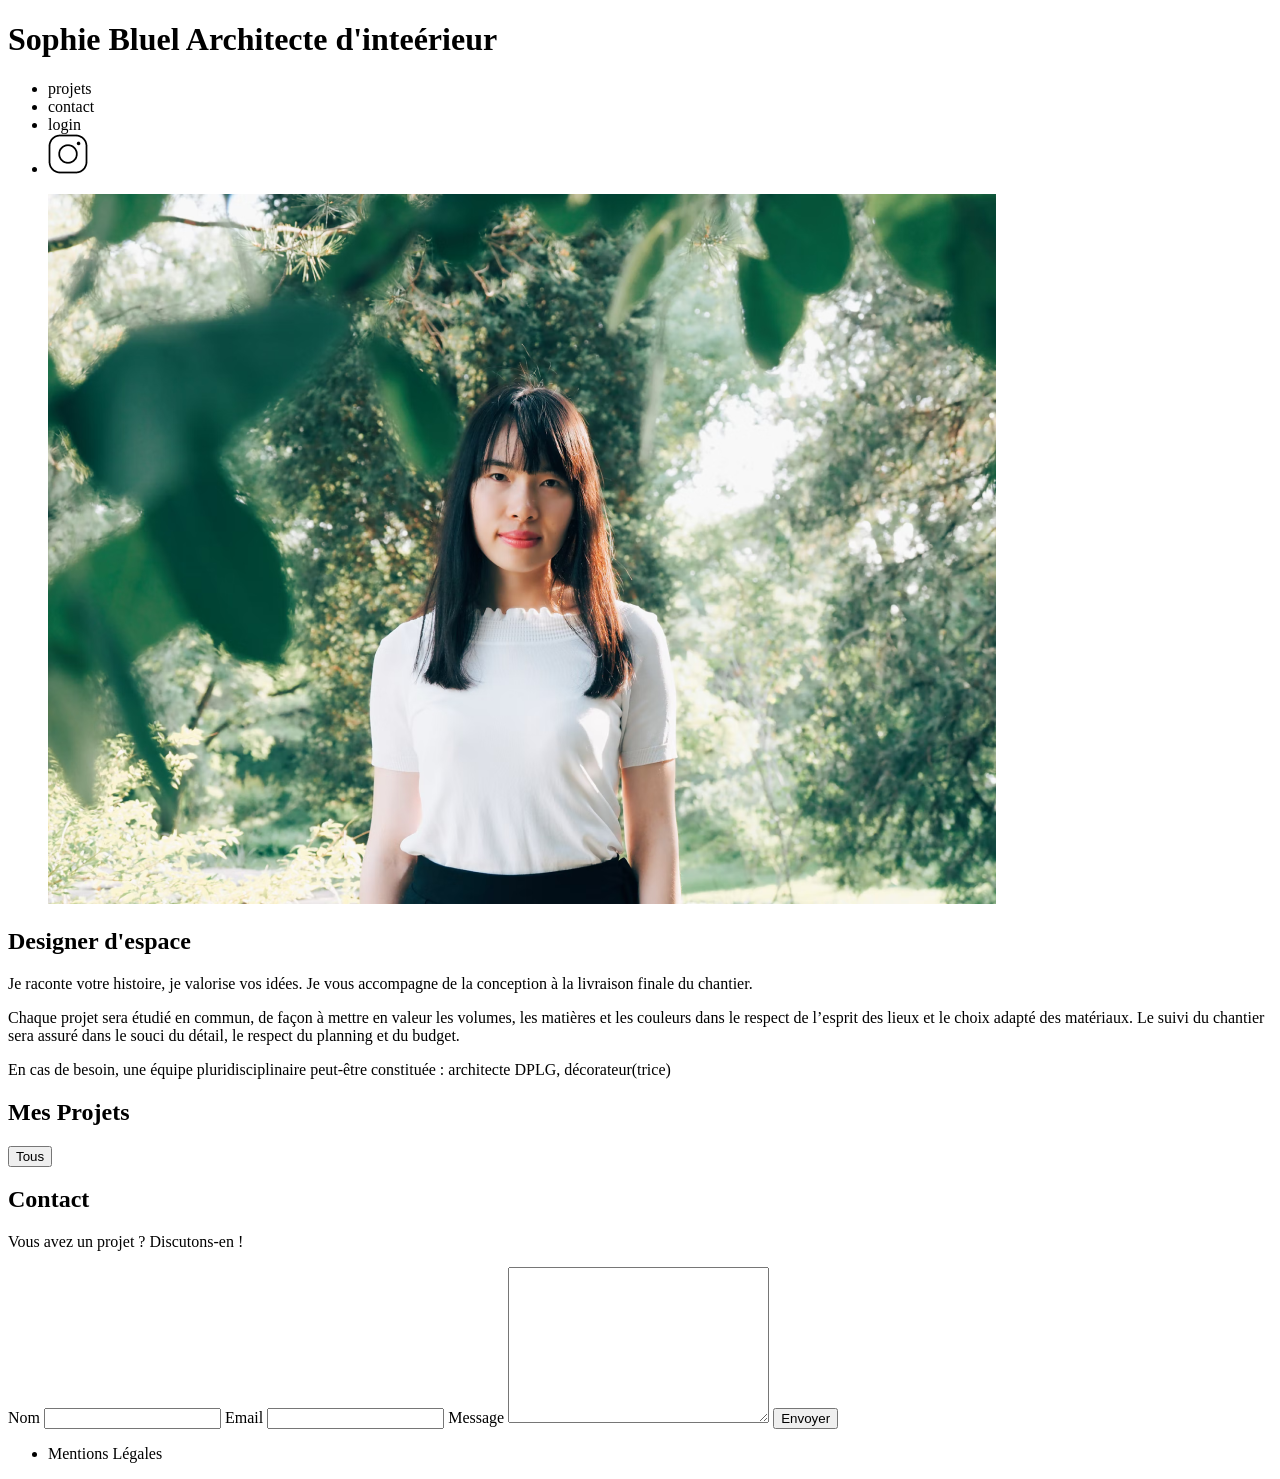
==== FrontEnd/index.html @ 4f9ea707 "Fetch and filter works from API v1 ok" ====
<!DOCTYPE html>
<html lang="fr">
<head>
	<meta charset="UTF-8">
	<title>Sophie Bluel - Architecte d'intérieur</title>
	<meta name="viewport" content="width=device-width, initial-scale=1.0">
	<link rel="preconnect" href="https://fonts.googleapis.com">
	<link rel="preconnect" href="https://fonts.gstatic.com" crossorigin>
	<link href="https://fonts.googleapis.com/css2?family=Syne:wght@700;800&family=Work+Sans&display=swap" rel="stylesheet">
	<meta name="description" content="">
	<link rel="stylesheet" href="./assets/style.css">
	<script src="script.js"></script>
</head>
<body>
<header>
	<h1>Sophie Bluel <span>Architecte d'inteérieur</span></h1>
	<nav>
		<ul>
			<li>projets</li>
			<li>contact</li>
			<li>login</li>
			<li><img src="./assets/icons/instagram.png" alt="Instagram"></li>
		</ul>
	</nav>
</header>
<main>
	<section id="introduction">
		<figure>
			<img src="./assets/images/sophie-bluel.png" alt="">
		</figure>
		<article>
			<h2>Designer d'espace</h2>
			<p>Je raconte votre histoire, je valorise vos idées. Je vous accompagne de la conception à la livraison finale du chantier.</p>
			<p>Chaque projet sera étudié en commun, de façon à mettre en valeur les volumes, les matières et les couleurs dans le respect de l’esprit des lieux et le choix adapté des matériaux. Le suivi du chantier sera assuré dans le souci du détail, le respect du planning et du budget.</p>
			<p>En cas de besoin, une équipe pluridisciplinaire peut-être constituée : architecte DPLG, décorateur(trice)</p>
		</article>
	</section>
	<section id="portfolio">
		<h2>Mes Projets</h2>
		<div class="filters">
			<button class="btnFilter" value="All">Tous</button>
		</div>
		<div class="gallery">
			<figure>
				<img src="assets/images/abajour-tahina.png" alt="Abajour Tahina">
				<figcaption>Abajour Tahina</figcaption>
			</figure>
			<figure>
				<img src="assets/images/appartement-paris-v.png" alt="Appartement Paris V">
				<figcaption>Appartement Paris V</figcaption>
			</figure>
			<figure>
				<img src="assets/images/restaurant-sushisen-londres.png" alt="Restaurant Sushisen - Londres">
				<figcaption>Restaurant Sushisen - Londres</figcaption>
			</figure>
			<figure>
				<img src="assets/images/la-balisiere.png" alt="Villa “La Balisiere” - Port Louis">
				<figcaption>Villa “La Balisiere” - Port Louis</figcaption>
			</figure>
			<figure>
				<img src="assets/images/structures-thermopolis.png" alt="Structures Thermopolis">
				<figcaption>Structures Thermopolis</figcaption>
			</figure>
			<figure>
				<img src="assets/images/appartement-paris-x.png" alt="Appartement Paris X">
				<figcaption>Appartement Paris X</figcaption>
			</figure>
			<figure>
				<img src="assets/images/le-coteau-cassis.png" alt="Pavillon “Le coteau” - Cassis">
				<figcaption>Pavillon “Le coteau” - Cassis</figcaption>
			</figure>
			<figure>
				<img src="assets/images/villa-ferneze.png" alt="Villa Ferneze - Isola d’Elba">
				<figcaption>Villa Ferneze - Isola d’Elba</figcaption>
			</figure>
			<figure>
				<img src="assets/images/appartement-paris-xviii.png" alt="Appartement Paris XVIII">
				<figcaption>Appartement Paris XVIII</figcaption>
			</figure>
			<figure>
				<img src="assets/images/bar-lullaby-paris.png" alt="Bar “Lullaby” - Paris">
				<figcaption>Bar “Lullaby” - Paris</figcaption>
			</figure>
			<figure>
				<img src="assets/images/hotel-first-arte-new-delhi.png" alt="Hotel First Arte - New Delhi">
				<figcaption>Hotel First Arte - New Delhi</figcaption>
			</figure>
		</div>
	</section>
	<section id="contact">
		<h2>Contact</h2>
		<p>Vous avez un projet ? Discutons-en !</p>
		<form action="#" method="post">
			<label for="name">Nom</label>
			<input type="text" name="name" id="name">
			<label for="email">Email</label>
			<input type="email" name="email" id="email">
			<label for="message">Message</label>
			<textarea name="message" id="message" cols="30" rows="10"></textarea>
			<input type="submit" value="Envoyer">
		</form>
	</section>
</main>

<footer>
	<nav>
		<ul>
			<li>Mentions Légales</li>
		</ul>
	</nav>
</footer>
</body>
</html>
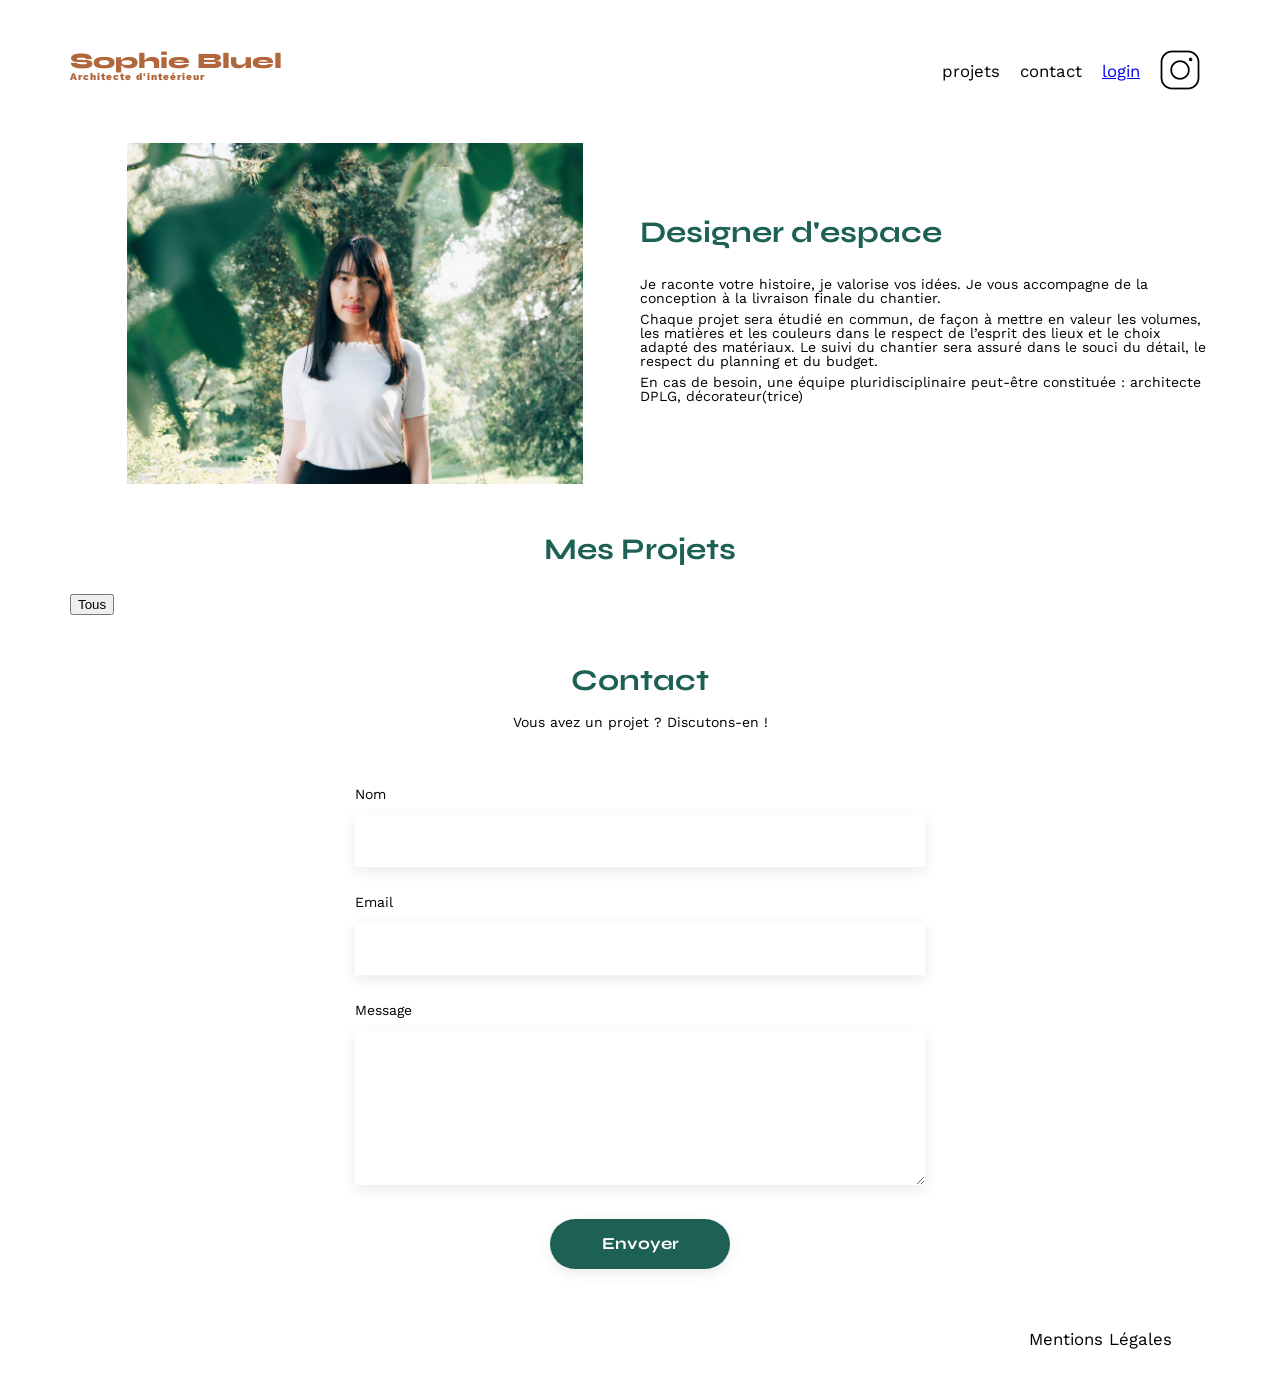
==== commit afe434a6: "Fixed bug filter works" ====
--- a/FrontEnd/index.html
+++ b/FrontEnd/index.html
@@ -18,7 +18,7 @@
 		<ul>
 			<li>projets</li>
 			<li>contact</li>
-			<li>login</li>
+			<li><a href="login.html">login</a></li>
 			<li><img src="./assets/icons/instagram.png" alt="Instagram"></li>
 		</ul>
 	</nav>
--- a/FrontEnd/assets/style.css
+++ b/FrontEnd/assets/style.css
@@ -0,0 +1,193 @@
+/* http://meyerweb.com/eric/tools/css/reset/
+   v2.0 | 20110126
+   License: none (public domain)
+*/
+
+html, body, div, span, applet, object, iframe,
+h1, h2, h3, h4, h5, h6, p, blockquote, pre,
+a, abbr, acronym, address, big, cite, code,
+del, dfn, em, img, ins, kbd, q, s, samp,
+small, strike, strong, sub, sup, tt, var,
+b, u, i, center,
+dl, dt, dd, ol, ul, li,
+fieldset, form, label, legend,
+table, caption, tbody, tfoot, thead, tr, th, td,
+article, aside, canvas, details, embed,
+figure, figcaption, footer, header, hgroup,
+menu, nav, output, ruby, section, summary,
+time, mark, audio, video {
+	margin: 0;
+	padding: 0;
+	border: 0;
+	font-size: 100%;
+	font: inherit;
+	vertical-align: baseline;
+}
+/* HTML5 display-role reset for older browsers */
+article, aside, details, figcaption, figure,
+footer, header, hgroup, menu, nav, section {
+	display: block;
+}
+body {
+	line-height: 1;
+}
+ol, ul {
+	list-style: none;
+}
+blockquote, q {
+	quotes: none;
+}
+blockquote:before, blockquote:after,
+q:before, q:after {
+	content: '';
+	content: none;
+}
+table {
+	border-collapse: collapse;
+	border-spacing: 0;
+}
+/** end reset css**/
+body {
+	max-width: 1140px;
+	margin:auto;
+	font-family: 'Work Sans' ;
+	font-size: 14px;
+}
+header {
+	display: flex;
+	justify-content: space-between;
+	margin: 50px 0
+}
+section {
+	margin: 50px 0
+}
+
+h1{
+	display: flex;
+	flex-direction: column;
+	font-family: 'Syne';
+	font-size: 22px;
+	font-weight: 800;
+	color: #B1663C
+}
+
+h1 > span {
+	font-family: 'Work Sans';
+	font-size:10px;
+	letter-spacing: 0.1em;
+;
+}
+
+h2{
+	font-family: 'Syne';
+	font-weight: 700;
+	font-size: 30px;
+	color: #1D6154
+}
+nav ul {
+	display: flex;
+	align-items: center;
+	list-style-type: none;
+
+}
+nav li {
+	padding: 0 10px;
+	font-size: 1.2em;
+}
+
+li:hover {
+	color: #B1663C;
+}
+#introduction {
+	display: flex;
+	align-items: center;
+}
+#introduction figure {
+	flex: 1
+}
+#introduction img {
+	display: block;
+	margin: auto;
+	width: 80%;
+}
+
+#introduction article {
+	flex: 1
+}
+#introduction h2 {
+	margin-bottom: 1em;
+}
+
+#introduction p {
+	margin-bottom: 0.5em;
+}
+#portfolio h2 {
+	text-align: center;
+	margin-bottom: 1em;
+}
+.gallery {
+	width: 100%;
+	display: grid;
+	grid-template-columns: 1fr 1fr 1fr;
+	grid-column-gap: 20px;
+	grid-row-gap: 20px;
+}
+
+.gallery img {
+	width: 100%;
+
+}
+#contact, #login {
+	width: 50%;
+margin: auto;
+}
+
+#login {
+	height: 80vh;
+	margin-top: 15%;
+}
+#contact > *, #login > * {
+	text-align: center;
+
+}
+#contact h2, #login h2 {
+	margin-bottom: 20px;
+}
+#contact form, form {
+	text-align: left;
+	margin-top:30px;
+	display: flex;
+	flex-direction: column;
+}
+
+#contact input, form input {
+	height: 50px;
+	font-size: 1.2em;
+	border: none;
+	box-shadow: 0px 4px 14px rgba(0, 0, 0, 0.09);
+}
+#contact label, form label {
+	margin: 2em 0 1em 0;
+}
+#contact textarea,	form textarea {
+	border: none;
+	box-shadow: 0px 4px 14px rgba(0, 0, 0, 0.09);
+}
+
+input[type="submit"]{
+	font-family: 'Syne';
+	font-weight: 700;
+	color: white;
+	background-color: #1D6154;
+	margin : 2em auto ;
+	width: 180px;
+	text-align: center;
+	border-radius: 60px ;
+}
+
+footer nav ul {
+	display: flex;
+	justify-content: flex-end;
+	margin: 2em
+}
+
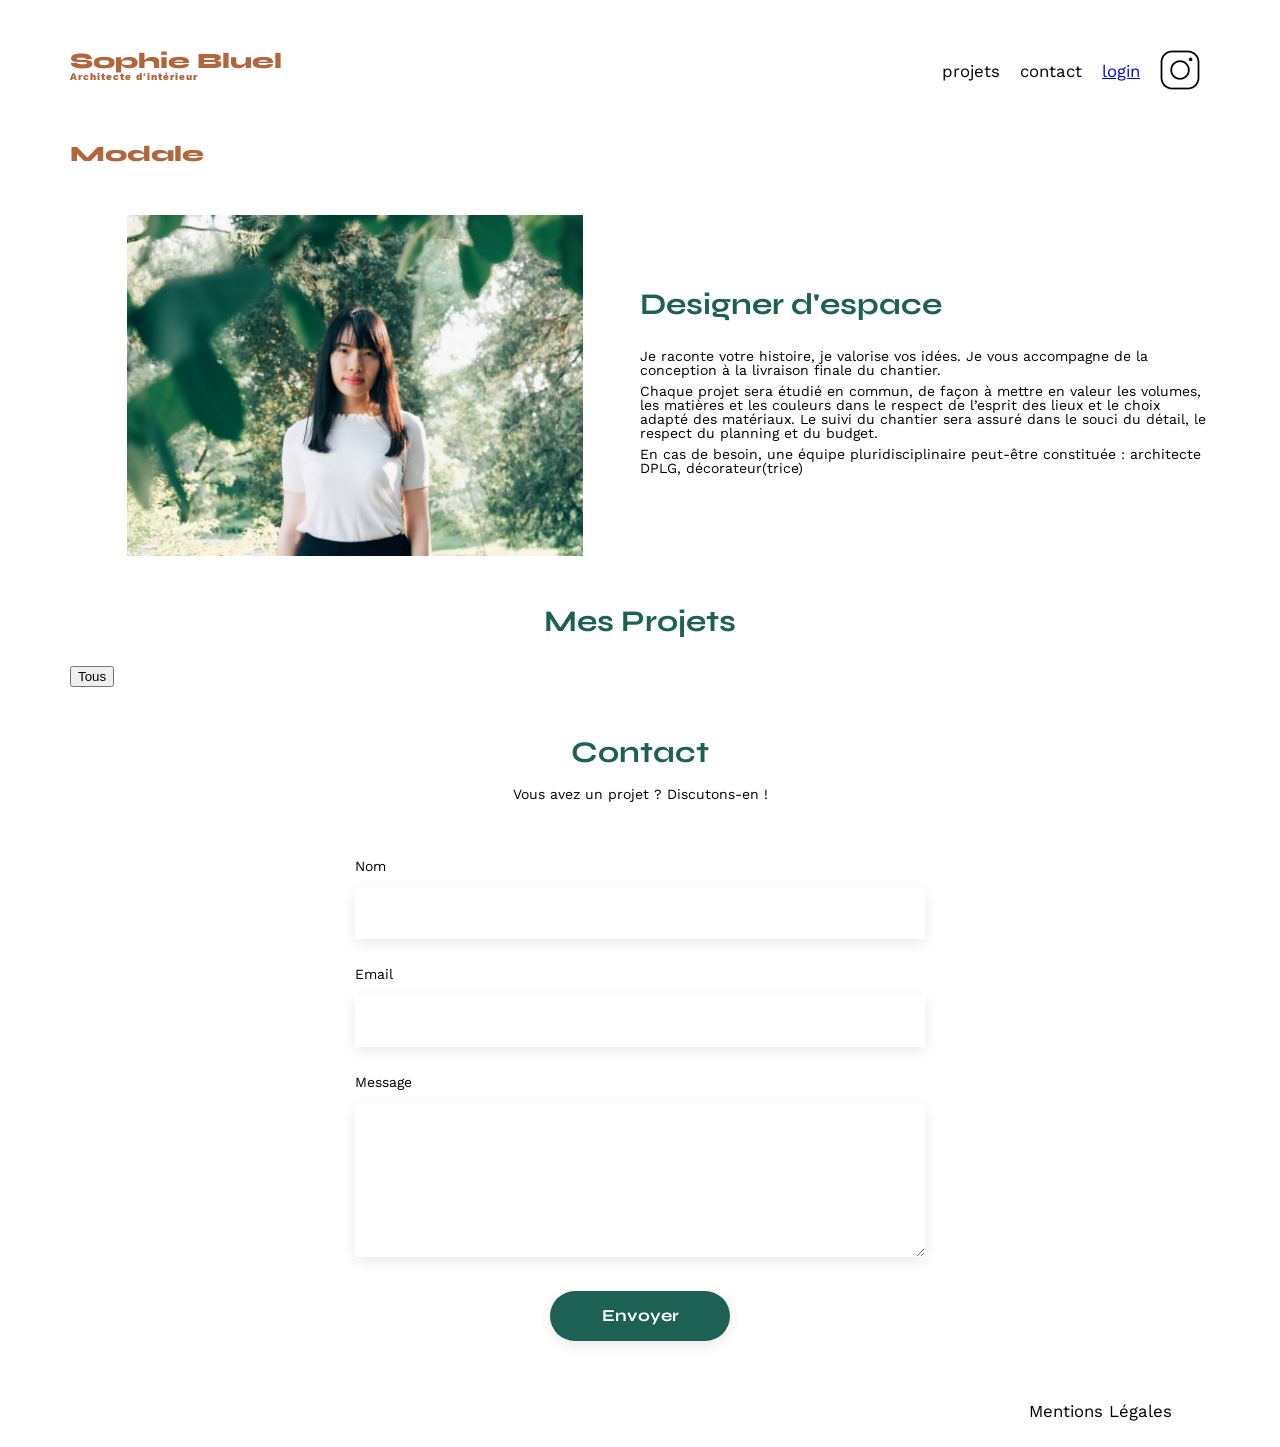
==== commit a843511a: "Login check for admin mode on index" ====
--- a/FrontEnd/index.html
+++ b/FrontEnd/index.html
@@ -9,11 +9,16 @@
 	<link href="https://fonts.googleapis.com/css2?family=Syne:wght@700;800&family=Work+Sans&display=swap" rel="stylesheet">
 	<meta name="description" content="">
 	<link rel="stylesheet" href="./assets/style.css">
-	<script src="script.js"></script>
+	<link rel="stylesheet" href="https://cdnjs.cloudflare.com/ajax/libs/font-awesome/6.4.0/css/all.min.css" integrity="sha512-iecdLmaskl7CVkqkXNQ/ZH/XLlvWZOJyj7Yy7tcenmpD1ypASozpmT/E0iPtmFIB46ZmdtAc9eNBvH0H/ZpiBw==" crossorigin="anonymous" referrerpolicy="no-referrer" />
 </head>
 <body>
 <header>
-	<h1>Sophie Bluel <span>Architecte d'inteérieur</span></h1>
+	<div class="admin_header">
+		<i class="fa-regular fa-pen-to-square"></i>
+		<p>Mode édition</p>
+		<button>publier les changements</button>
+	</div>
+	<h1>Sophie Bluel <span>Architecte d'intérieur</span></h1>
 	<nav>
 		<ul>
 			<li>projets</li>
@@ -24,6 +29,9 @@
 	</nav>
 </header>
 <main>
+	<aside id="modal" aria-hidden="true" hidden>
+		<h1>Modale</h1>
+	</aside>
 	<section id="introduction">
 		<figure>
 			<img src="./assets/images/sophie-bluel.png" alt="">
@@ -37,6 +45,7 @@
 	</section>
 	<section id="portfolio">
 		<h2>Mes Projets</h2>
+		<button class="btnModify"><i class="fa-regular fa-pen-to-square"></i>modifier</button>
 		<div class="filters">
 			<button class="btnFilter" value="All">Tous</button>
 		</div>
@@ -109,5 +118,6 @@
 		</ul>
 	</nav>
 </footer>
+<script src="script.js"></script>
 </body>
 </html>
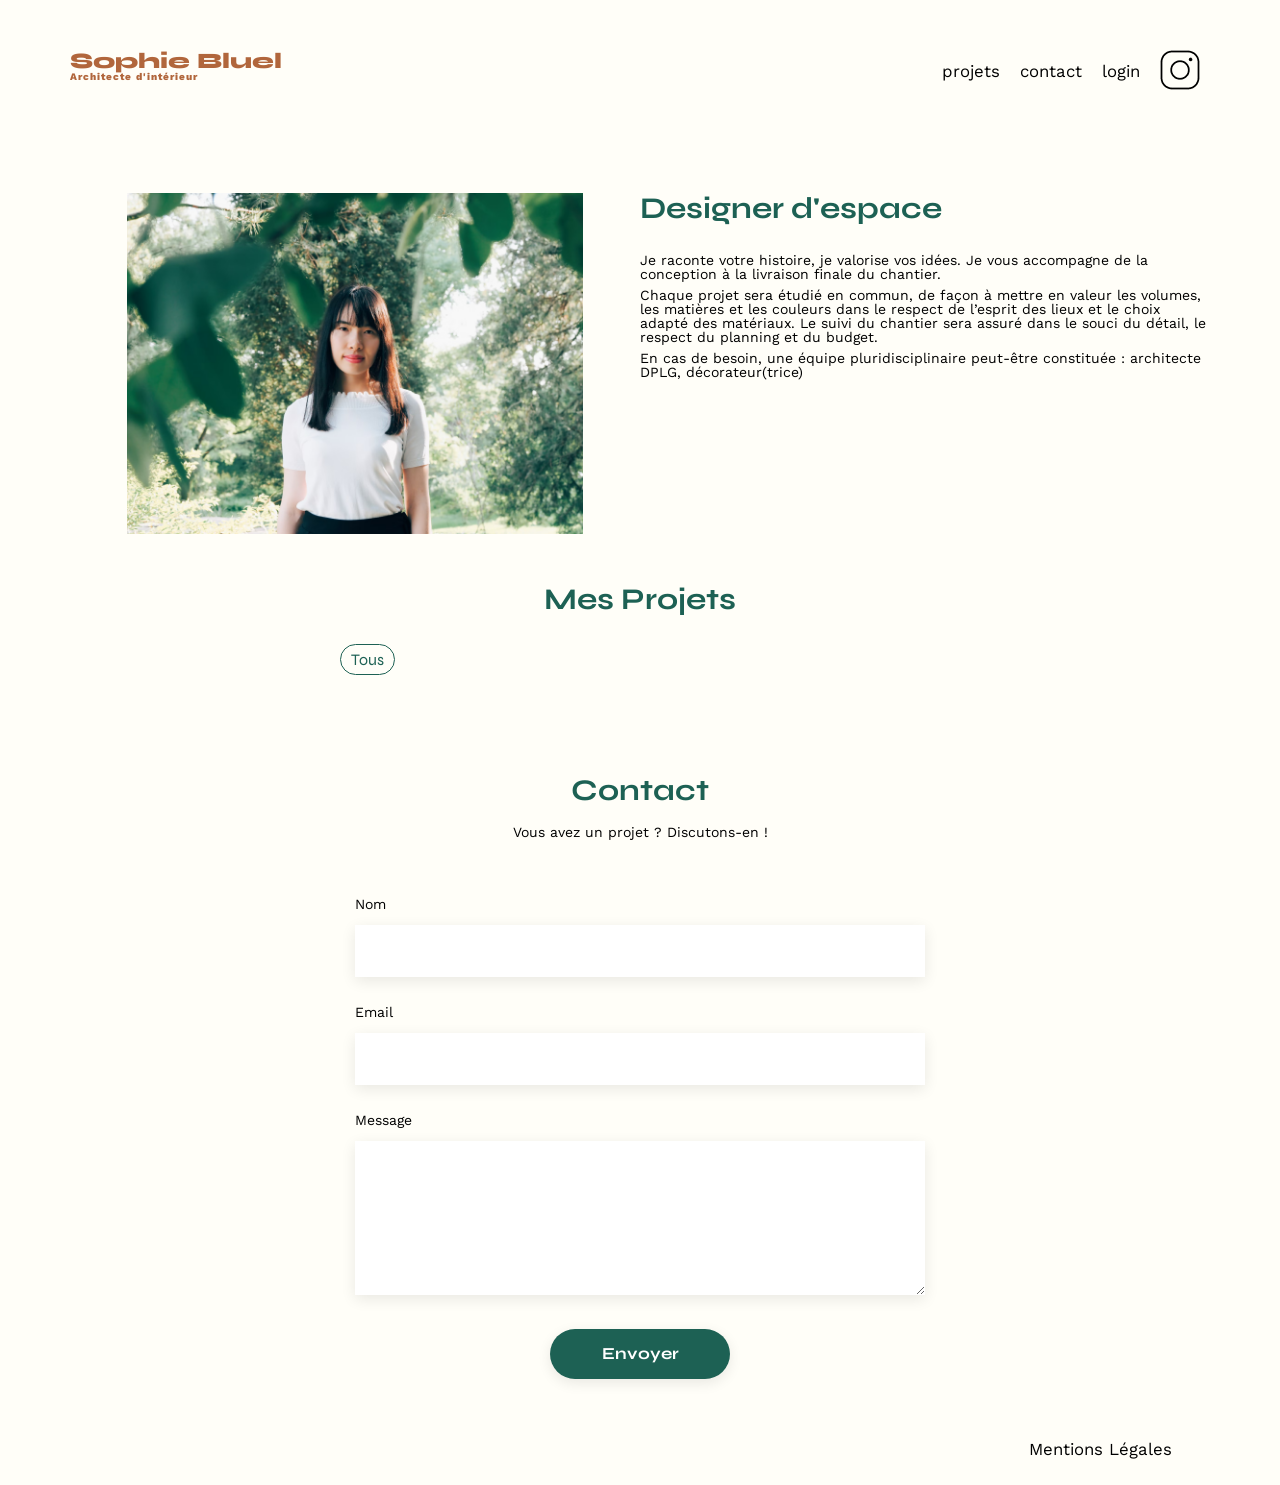
==== commit 8e56894a: "Admin mode css and modal modify css ok, fixing delete item" ====
--- a/FrontEnd/index.html
+++ b/FrontEnd/index.html
@@ -18,20 +18,19 @@
 		<p>Mode édition</p>
 		<button>publier les changements</button>
 	</div>
+	<div class="user_header">
 	<h1>Sophie Bluel <span>Architecte d'intérieur</span></h1>
 	<nav>
 		<ul>
 			<li>projets</li>
 			<li>contact</li>
-			<li><a href="login.html">login</a></li>
+			<li id="log_gestion"><a href="login.html">login</a></li>
 			<li><img src="./assets/icons/instagram.png" alt="Instagram"></li>
 		</ul>
 	</nav>
+	</div>
 </header>
 <main>
-	<aside id="modal" aria-hidden="true" hidden>
-		<h1>Modale</h1>
-	</aside>
 	<section id="introduction">
 		<figure>
 			<img src="./assets/images/sophie-bluel.png" alt="">
@@ -45,7 +44,7 @@
 	</section>
 	<section id="portfolio">
 		<h2>Mes Projets</h2>
-		<button class="btnModify"><i class="fa-regular fa-pen-to-square"></i>modifier</button>
+		<button class="btnModify" onclick="openModal()"><i class="fa-regular fa-pen-to-square"></i> modifier</button>
 		<div class="filters">
 			<button class="btnFilter" value="All">Tous</button>
 		</div>
@@ -118,6 +117,18 @@
 		</ul>
 	</nav>
 </footer>
+<div class="overlay" onclick="closeModal()"></div>
+<div class="modal">
+	<div class="modal__close" onclick="closeModal()">
+		<i class="fa-solid fa-xmark fa-xl"></i>
+	</div>
+	<h1>Galerie photo</h1>
+	<div class="modal__body"></div>
+	<div class="modal__footer">
+		<input type="submit" value="Ajouter une photo">
+		<a href="#">Supprimer la galerie</a>
+	</div>
+</div>
 <script src="script.js"></script>
 </body>
 </html>
--- a/FrontEnd/assets/style.css
+++ b/FrontEnd/assets/style.css
@@ -34,6 +34,11 @@
 ol, ul {
 	list-style: none;
 }
+
+a {
+	text-decoration: none;
+	color: inherit;
+}
 blockquote, q {
 	quotes: none;
 }
@@ -52,11 +57,43 @@
 	margin:auto;
 	font-family: 'Work Sans' ;
 	font-size: 14px;
-}
+	font-weight: 400;
+	background-color: #fffef8;
+}
+
 header {
 	display: flex;
+	flex-direction: row;
+}
+.user_header {
+	display: flex;
 	justify-content: space-between;
-	margin: 50px 0
+	width: 100%;
+	margin: 50px 0;
+}
+
+.admin_header {
+	display: none;
+	flex-direction: row;
+	justify-content: space-between;
+	align-items: center;
+	padding: 10px 35%;
+	background-color: black;
+	color: white;
+	font-size: 16px;
+	font-weight: 400;
+}
+
+.admin_header button {
+	background-color: white;
+	color: black;
+	font-weight: bold;
+	border: none;
+	height: 38px;
+	border: 0;
+	border-radius: 20px;
+	font-family:'Work Sans';
+	padding: 0 15px;
 }
 section {
 	margin: 50px 0
@@ -100,7 +137,7 @@
 }
 #introduction {
 	display: flex;
-	align-items: center;
+	alig-items: center;
 }
 #introduction figure {
 	flex: 1
@@ -125,6 +162,45 @@
 	text-align: center;
 	margin-bottom: 1em;
 }
+
+.btnModify {
+	position: relative;
+	left: 62%;
+	bottom: 53px;
+	background-color: #fffef8;
+	border: none;
+	font-family: 'Work Sans';
+	cursor: pointer;
+}
+
+.btnModify i {
+	width: 20px;
+}
+
+.filters {
+	display: flex;
+	flex-direction: row;
+	justify-content: space-between;
+	width: 600px;
+	margin: 0 auto;
+	padding-bottom: 50px;
+}
+
+.filters button {
+	background-color: #fffef8;
+	color: #1D6154;
+	font-family: 'Syne';
+	font-size: 16px;
+	border: 1px solid #1D6154;
+	border-radius: 20px;
+	padding : 5px 10px;
+	cursor: pointer;
+}
+
+.filters button:focus {
+	background-color: #1D6154;
+	color: #fffef8;
+}
 .gallery {
 	width: 100%;
 	display: grid;
@@ -145,6 +221,11 @@
 #login {
 	height: 80vh;
 	margin-top: 15%;
+	text-align: center;
+}
+
+#login a {
+	text-decoration: underline;
 }
 #contact > *, #login > * {
 	text-align: center;
@@ -183,6 +264,7 @@
 	width: 180px;
 	text-align: center;
 	border-radius: 60px ;
+	border: 0;
 }
 
 footer nav ul {
@@ -191,3 +273,83 @@
 	margin: 2em
 }
 
+.overlay {
+	display: none;
+	position: fixed;
+	top: 0;
+	left: 0;
+	width: 100%;
+	height: 100%;
+	background-color: rgba(0, 0, 0, 0.5);
+}
+
+.modal {
+	display: none;
+	position: fixed;
+	top: 50%;
+	left: 50%;
+	transform: translate(-50%, -50%);
+	width: 630px;
+	height: 750px;
+	background-color: #ffffff;
+	border-radius: 10px;
+	padding: 20px;
+}
+
+.modal__close {
+	position: absolute;
+	top: 24px;
+	right: 24px;
+	cursor: pointer;
+}
+
+.modal h1 {
+	font-family: inherit;
+	font-size: 26px;
+	font-weight: lighter;
+	color: black;
+	text-align: center;
+	padding-top: 40px;
+}
+
+.modal__body {
+	display: flex;
+	flex-wrap: wrap;
+	padding: 50px 100px;
+	column-gap: 10px;
+	row-gap: 50px;
+}
+
+.modal__figure {
+	height: 120px;
+	width: 90px;
+}
+
+.modal__figure > img {
+	height: 100%;
+	width: 100%;
+}
+
+.modal__figure > i {
+	position: relative;
+	left: 80%;
+	bottom: 95%;
+	cursor: pointer;
+}
+
+.modal__footer {
+	position: absolute;
+	bottom: 0;
+	left: 0;
+	width: 100%;
+	display: flex;
+	flex-direction: column;
+	align-items: center;
+	padding-bottom: 30px;
+}
+
+.modal__footer a {
+	font-family: "Syne";
+	font-weight: lighter;
+	color: red;
+}
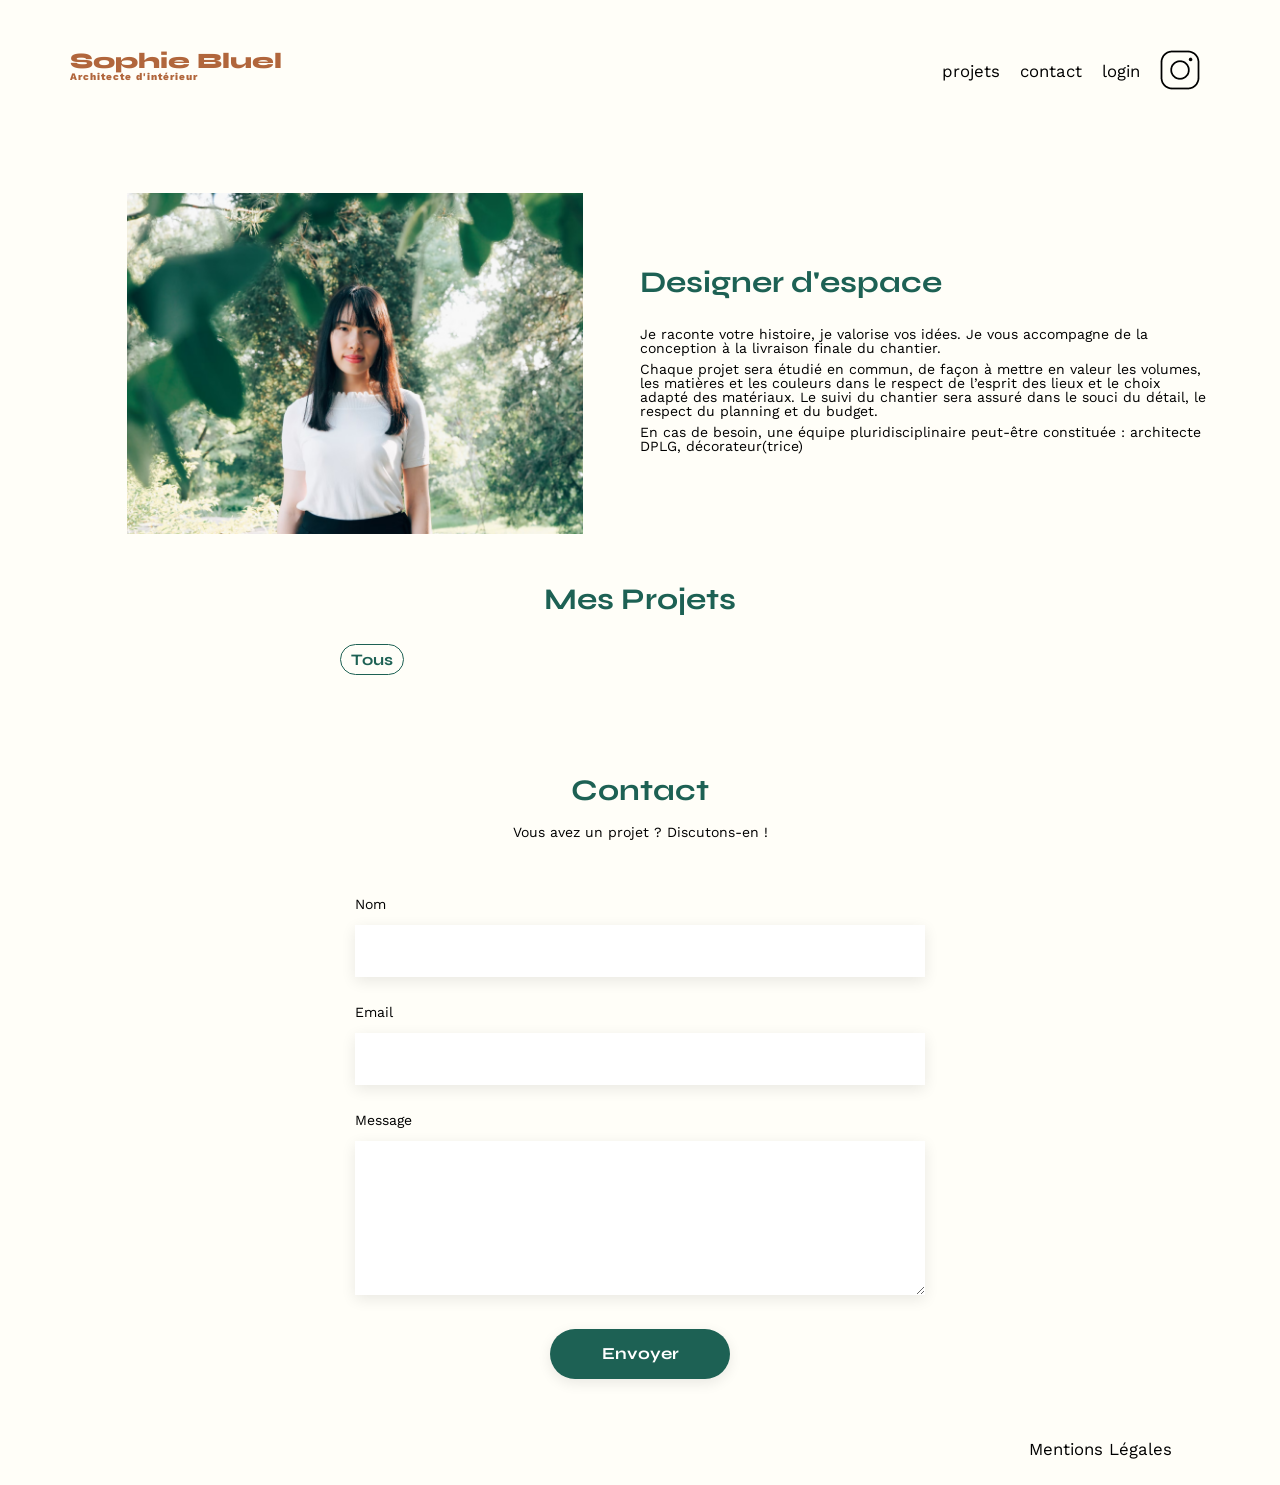
==== commit d4600e15: "Modal add photo constrcuted + fetch ok" ====
--- a/FrontEnd/index.html
+++ b/FrontEnd/index.html
@@ -1,134 +1,215 @@
 <!DOCTYPE html>
 <html lang="fr">
-<head>
-	<meta charset="UTF-8">
-	<title>Sophie Bluel - Architecte d'intérieur</title>
-	<meta name="viewport" content="width=device-width, initial-scale=1.0">
-	<link rel="preconnect" href="https://fonts.googleapis.com">
-	<link rel="preconnect" href="https://fonts.gstatic.com" crossorigin>
-	<link href="https://fonts.googleapis.com/css2?family=Syne:wght@700;800&family=Work+Sans&display=swap" rel="stylesheet">
-	<meta name="description" content="">
-	<link rel="stylesheet" href="./assets/style.css">
-	<link rel="stylesheet" href="https://cdnjs.cloudflare.com/ajax/libs/font-awesome/6.4.0/css/all.min.css" integrity="sha512-iecdLmaskl7CVkqkXNQ/ZH/XLlvWZOJyj7Yy7tcenmpD1ypASozpmT/E0iPtmFIB46ZmdtAc9eNBvH0H/ZpiBw==" crossorigin="anonymous" referrerpolicy="no-referrer" />
-</head>
-<body>
-<header>
-	<div class="admin_header">
-		<i class="fa-regular fa-pen-to-square"></i>
-		<p>Mode édition</p>
-		<button>publier les changements</button>
-	</div>
-	<div class="user_header">
-	<h1>Sophie Bluel <span>Architecte d'intérieur</span></h1>
-	<nav>
-		<ul>
-			<li>projets</li>
-			<li>contact</li>
-			<li id="log_gestion"><a href="login.html">login</a></li>
-			<li><img src="./assets/icons/instagram.png" alt="Instagram"></li>
-		</ul>
-	</nav>
-	</div>
-</header>
-<main>
-	<section id="introduction">
-		<figure>
-			<img src="./assets/images/sophie-bluel.png" alt="">
-		</figure>
-		<article>
-			<h2>Designer d'espace</h2>
-			<p>Je raconte votre histoire, je valorise vos idées. Je vous accompagne de la conception à la livraison finale du chantier.</p>
-			<p>Chaque projet sera étudié en commun, de façon à mettre en valeur les volumes, les matières et les couleurs dans le respect de l’esprit des lieux et le choix adapté des matériaux. Le suivi du chantier sera assuré dans le souci du détail, le respect du planning et du budget.</p>
-			<p>En cas de besoin, une équipe pluridisciplinaire peut-être constituée : architecte DPLG, décorateur(trice)</p>
-		</article>
-	</section>
-	<section id="portfolio">
-		<h2>Mes Projets</h2>
-		<button class="btnModify" onclick="openModal()"><i class="fa-regular fa-pen-to-square"></i> modifier</button>
-		<div class="filters">
-			<button class="btnFilter" value="All">Tous</button>
-		</div>
-		<div class="gallery">
-			<figure>
-				<img src="assets/images/abajour-tahina.png" alt="Abajour Tahina">
-				<figcaption>Abajour Tahina</figcaption>
-			</figure>
-			<figure>
-				<img src="assets/images/appartement-paris-v.png" alt="Appartement Paris V">
-				<figcaption>Appartement Paris V</figcaption>
-			</figure>
-			<figure>
-				<img src="assets/images/restaurant-sushisen-londres.png" alt="Restaurant Sushisen - Londres">
-				<figcaption>Restaurant Sushisen - Londres</figcaption>
-			</figure>
-			<figure>
-				<img src="assets/images/la-balisiere.png" alt="Villa “La Balisiere” - Port Louis">
-				<figcaption>Villa “La Balisiere” - Port Louis</figcaption>
-			</figure>
-			<figure>
-				<img src="assets/images/structures-thermopolis.png" alt="Structures Thermopolis">
-				<figcaption>Structures Thermopolis</figcaption>
-			</figure>
-			<figure>
-				<img src="assets/images/appartement-paris-x.png" alt="Appartement Paris X">
-				<figcaption>Appartement Paris X</figcaption>
-			</figure>
-			<figure>
-				<img src="assets/images/le-coteau-cassis.png" alt="Pavillon “Le coteau” - Cassis">
-				<figcaption>Pavillon “Le coteau” - Cassis</figcaption>
-			</figure>
-			<figure>
-				<img src="assets/images/villa-ferneze.png" alt="Villa Ferneze - Isola d’Elba">
-				<figcaption>Villa Ferneze - Isola d’Elba</figcaption>
-			</figure>
-			<figure>
-				<img src="assets/images/appartement-paris-xviii.png" alt="Appartement Paris XVIII">
-				<figcaption>Appartement Paris XVIII</figcaption>
-			</figure>
-			<figure>
-				<img src="assets/images/bar-lullaby-paris.png" alt="Bar “Lullaby” - Paris">
-				<figcaption>Bar “Lullaby” - Paris</figcaption>
-			</figure>
-			<figure>
-				<img src="assets/images/hotel-first-arte-new-delhi.png" alt="Hotel First Arte - New Delhi">
-				<figcaption>Hotel First Arte - New Delhi</figcaption>
-			</figure>
-		</div>
-	</section>
-	<section id="contact">
-		<h2>Contact</h2>
-		<p>Vous avez un projet ? Discutons-en !</p>
-		<form action="#" method="post">
-			<label for="name">Nom</label>
-			<input type="text" name="name" id="name">
-			<label for="email">Email</label>
-			<input type="email" name="email" id="email">
-			<label for="message">Message</label>
-			<textarea name="message" id="message" cols="30" rows="10"></textarea>
-			<input type="submit" value="Envoyer">
-		</form>
-	</section>
-</main>
+  <head>
+    <meta charset="UTF-8" />
+    <title>Sophie Bluel - Architecte d'intérieur</title>
+    <meta name="viewport" content="width=device-width, initial-scale=1.0" />
+    <link rel="preconnect" href="https://fonts.googleapis.com" />
+    <link rel="preconnect" href="https://fonts.gstatic.com" crossorigin />
+    <link
+      href="https://fonts.googleapis.com/css2?family=Syne:wght@400;700;800&family=Work+Sans&display=swap"
+      rel="stylesheet"
+    />
+    <meta name="description" content="" />
+    <link rel="stylesheet" href="./assets/style.css" />
+    <link
+      rel="stylesheet"
+      href="https://cdnjs.cloudflare.com/ajax/libs/font-awesome/6.4.0/css/all.min.css"
+      integrity="sha512-iecdLmaskl7CVkqkXNQ/ZH/XLlvWZOJyj7Yy7tcenmpD1ypASozpmT/E0iPtmFIB46ZmdtAc9eNBvH0H/ZpiBw=="
+      crossorigin="anonymous"
+      referrerpolicy="no-referrer"
+    />
+  </head>
+  <body>
+    <header>
+      <div class="admin_header">
+        <i class="fa-regular fa-pen-to-square"></i>
+        <p>Mode édition</p>
+        <button>publier les changements</button>
+      </div>
+      <div class="user_header">
+        <h1>Sophie Bluel <span>Architecte d'intérieur</span></h1>
+        <nav>
+          <ul>
+            <li>projets</li>
+            <li>contact</li>
+            <li id="log_gestion"><a href="login.html">login</a></li>
+            <li><img src="./assets/icons/instagram.png" alt="Instagram" /></li>
+          </ul>
+        </nav>
+      </div>
+    </header>
+    <main>
+      <section id="introduction">
+        <figure>
+          <img src="./assets/images/sophie-bluel.png" alt="" />
+        </figure>
+        <article>
+          <h2>Designer d'espace</h2>
+          <p>
+            Je raconte votre histoire, je valorise vos idées. Je vous accompagne
+            de la conception à la livraison finale du chantier.
+          </p>
+          <p>
+            Chaque projet sera étudié en commun, de façon à mettre en valeur les
+            volumes, les matières et les couleurs dans le respect de l’esprit
+            des lieux et le choix adapté des matériaux. Le suivi du chantier
+            sera assuré dans le souci du détail, le respect du planning et du
+            budget.
+          </p>
+          <p>
+            En cas de besoin, une équipe pluridisciplinaire peut-être constituée
+            : architecte DPLG, décorateur(trice)
+          </p>
+        </article>
+      </section>
+      <section id="portfolio">
+        <h2>Mes Projets</h2>
+        <button class="btnModify" onclick="openModal()">
+          <i class="fa-regular fa-pen-to-square"></i> modifier
+        </button>
+        <div class="filters">
+          <button class="btnFilter" value="All">Tous</button>
+        </div>
+        <div class="gallery">
+          <figure>
+            <img src="assets/images/abajour-tahina.png" alt="Abajour Tahina" />
+            <figcaption>Abajour Tahina</figcaption>
+          </figure>
+          <figure>
+            <img
+              src="assets/images/appartement-paris-v.png"
+              alt="Appartement Paris V"
+            />
+            <figcaption>Appartement Paris V</figcaption>
+          </figure>
+          <figure>
+            <img
+              src="assets/images/restaurant-sushisen-londres.png"
+              alt="Restaurant Sushisen - Londres"
+            />
+            <figcaption>Restaurant Sushisen - Londres</figcaption>
+          </figure>
+          <figure>
+            <img
+              src="assets/images/la-balisiere.png"
+              alt="Villa “La Balisiere” - Port Louis"
+            />
+            <figcaption>Villa “La Balisiere” - Port Louis</figcaption>
+          </figure>
+          <figure>
+            <img
+              src="assets/images/structures-thermopolis.png"
+              alt="Structures Thermopolis"
+            />
+            <figcaption>Structures Thermopolis</figcaption>
+          </figure>
+          <figure>
+            <img
+              src="assets/images/appartement-paris-x.png"
+              alt="Appartement Paris X"
+            />
+            <figcaption>Appartement Paris X</figcaption>
+          </figure>
+          <figure>
+            <img
+              src="assets/images/le-coteau-cassis.png"
+              alt="Pavillon “Le coteau” - Cassis"
+            />
+            <figcaption>Pavillon “Le coteau” - Cassis</figcaption>
+          </figure>
+          <figure>
+            <img
+              src="assets/images/villa-ferneze.png"
+              alt="Villa Ferneze - Isola d’Elba"
+            />
+            <figcaption>Villa Ferneze - Isola d’Elba</figcaption>
+          </figure>
+          <figure>
+            <img
+              src="assets/images/appartement-paris-xviii.png"
+              alt="Appartement Paris XVIII"
+            />
+            <figcaption>Appartement Paris XVIII</figcaption>
+          </figure>
+          <figure>
+            <img
+              src="assets/images/bar-lullaby-paris.png"
+              alt="Bar “Lullaby” - Paris"
+            />
+            <figcaption>Bar “Lullaby” - Paris</figcaption>
+          </figure>
+          <figure>
+            <img
+              src="assets/images/hotel-first-arte-new-delhi.png"
+              alt="Hotel First Arte - New Delhi"
+            />
+            <figcaption>Hotel First Arte - New Delhi</figcaption>
+          </figure>
+        </div>
+      </section>
+      <section id="contact">
+        <h2>Contact</h2>
+        <p>Vous avez un projet ? Discutons-en !</p>
+        <form action="#" method="post">
+          <label for="name">Nom</label>
+          <input type="text" name="name" id="name" />
+          <label for="email">Email</label>
+          <input type="email" name="email" id="email" />
+          <label for="message">Message</label>
+          <textarea name="message" id="message" cols="30" rows="10"></textarea>
+          <input type="submit" value="Envoyer" />
+        </form>
+      </section>
+    </main>
 
-<footer>
-	<nav>
-		<ul>
-			<li>Mentions Légales</li>
-		</ul>
-	</nav>
-</footer>
-<div class="overlay" onclick="closeModal()"></div>
-<div class="modal">
-	<div class="modal__close" onclick="closeModal()">
-		<i class="fa-solid fa-xmark fa-xl"></i>
-	</div>
-	<h1>Galerie photo</h1>
-	<div class="modal__body"></div>
-	<div class="modal__footer">
-		<input type="submit" value="Ajouter une photo">
-		<a href="#">Supprimer la galerie</a>
-	</div>
-</div>
-<script src="script.js"></script>
-</body>
+    <footer>
+      <nav>
+        <ul>
+          <li>Mentions Légales</li>
+        </ul>
+      </nav>
+    </footer>
+    <div class="overlay" onclick="closeModal()"></div>
+    <div class="modal">
+      <div class="modal__close" onclick="closeModal()">
+        <i class="fa-solid fa-xmark fa-xl"></i>
+      </div>
+      <div class="modal__1">
+        <h1>Galerie photo</h1>
+        <div class="modal__body"></div>
+        <div class="modal__footer">
+          <input
+            type="submit"
+            value="Ajouter une photo"
+            onclick="changeModal()"
+          />
+          <a href="#">Supprimer la galerie</a>
+        </div>
+      </div>
+      <div class="modal__2">
+        <h1>Ajout photo</h1>
+        <form>
+          <div class="modal__input">
+            <i class="fa-regular fa-image"></i>
+            <input
+              id="imageFile"
+              type="file"
+              accept="image/png, image/jpeg"
+              required
+            />
+			<label for="imageFile">+ Ajout photo</label>
+            <p>jpg, png : 4mo max</p>
+          </div>
+          <label for="title">Titre</label>
+          <input type="text" id="title" required />
+          <label for="category">Catégorie</label>
+          <select id="category" required></select>
+          <div class="line"></div>
+          <button onclick="addWork(event)">Valider</button>
+        </form>
+      </div>
+    </div>
+    <script src="script.js"></script>
+  </body>
 </html>
--- a/FrontEnd/assets/style.css
+++ b/FrontEnd/assets/style.css
@@ -137,7 +137,7 @@
 }
 #introduction {
 	display: flex;
-	alig-items: center;
+	align-items: center;
 }
 #introduction figure {
 	flex: 1
@@ -190,6 +190,7 @@
 	background-color: #fffef8;
 	color: #1D6154;
 	font-family: 'Syne';
+	font-weight: 700;
 	font-size: 16px;
 	border: 1px solid #1D6154;
 	border-radius: 20px;
@@ -241,7 +242,7 @@
 	flex-direction: column;
 }
 
-#contact input, form input {
+#contact input, form input, form select {
 	height: 50px;
 	font-size: 1.2em;
 	border: none;
@@ -265,6 +266,8 @@
 	text-align: center;
 	border-radius: 60px ;
 	border: 0;
+	cursor: pointer;
+	padding: 10px 20px;
 }
 
 footer nav ul {
@@ -303,6 +306,10 @@
 	cursor: pointer;
 }
 
+.modal__2 {
+	display: none;
+}
+
 .modal h1 {
 	font-family: inherit;
 	font-size: 26px;
@@ -352,4 +359,56 @@
 	font-family: "Syne";
 	font-weight: lighter;
 	color: red;
+}
+
+.modal__input {
+	align-self: center;
+	width: 420px;
+	height: 170px;
+	display: flex;
+	flex-direction: column;
+	justify-content: space-around;
+	background: #E8F1F6;
+	text-align: center;
+}
+
+.modal__input i {
+	font-size: 50px;
+	color: #B9C5CC;
+}
+
+#imageFile {
+	display: none;
+}
+
+.modal__input label {
+	display: block;
+	position: relative;
+	background: #CBD6DC;
+	color: #306685;
+	font-size: 15px;
+	text-align: center;
+	width: 170px;
+	padding: 10px 0;
+	border-radius: 50px;
+	margin: 0 auto;
+	cursor: pointer;
+}
+
+.modal__input p {
+	font-size: 11px;
+	font-weight: 400;
+}
+
+
+.msg {
+	position: fixed;
+	top: 50%;
+	left: 50%;
+	transform: translate(-50%, -50%);
+	width: 630px;
+	height: 750px;
+	color: #1D6154;
+	border-radius: 10px;
+	padding: 20px;
 }
